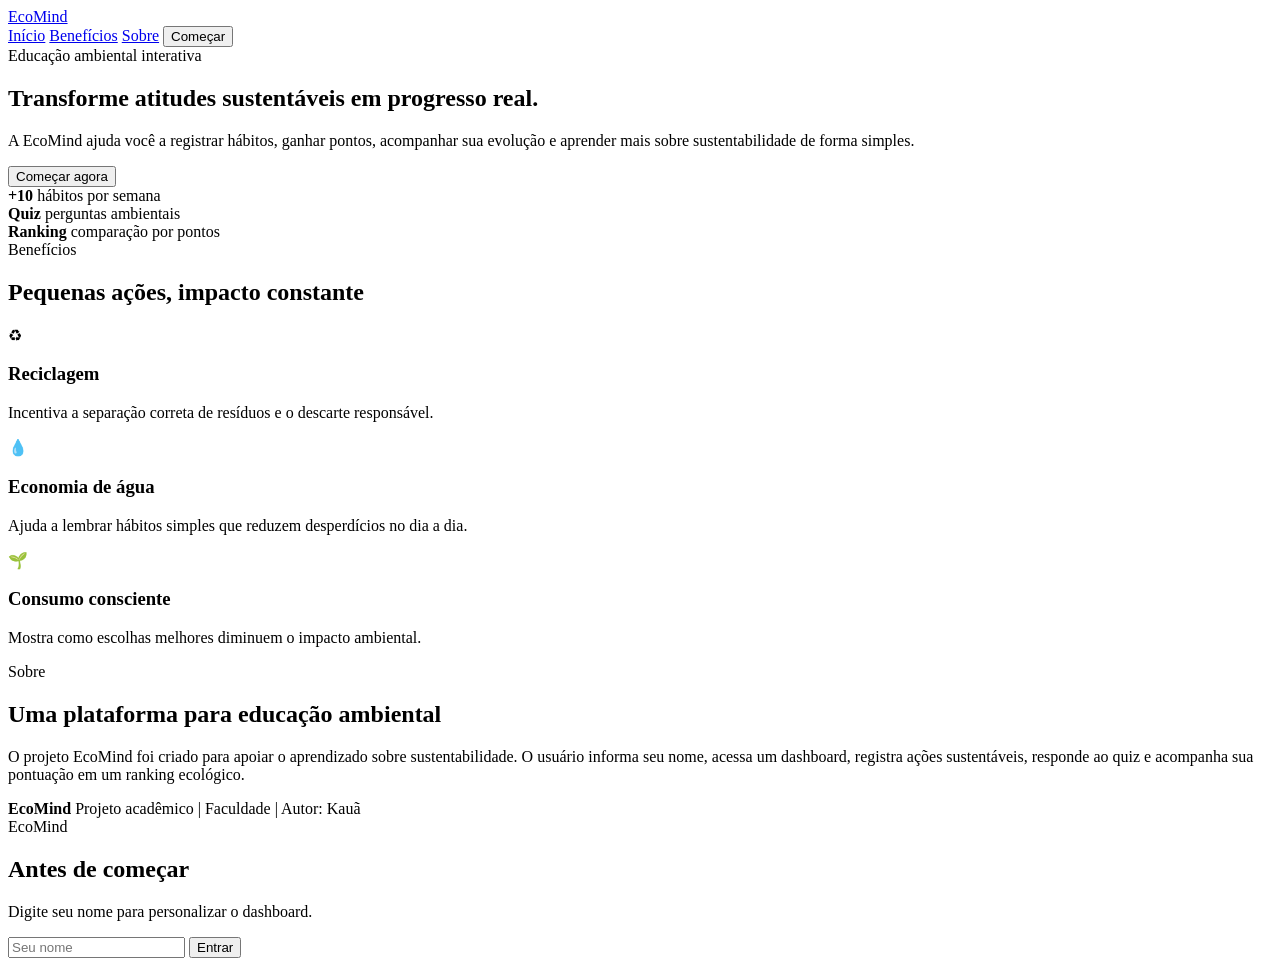
==== index.html @ 3ac8edc9 "Add files via upload" ====
<!DOCTYPE html>
<html lang="pt-BR">
<head>
  <meta charset="UTF-8">
  <meta name="viewport" content="width=device-width, initial-scale=1.0">
  <title>EcoMind | Início</title>
  <link rel="stylesheet" href="style/style.css">
</head>
<body>
  <header class="site-header">
    <a class="logo" href="index.html">EcoMind</a>
    <nav class="site-nav" aria-label="Menu principal">
      <a href="#inicio">Início</a>
      <a href="#beneficios">Benefícios</a>
      <a href="#sobre">Sobre</a>
      <button class="nav-button" type="button" data-open-name>Começar</button>
    </nav>
  </header>

  <main>
    <section class="hero" id="inicio">
      <div class="hero-content">
        <span class="tag">Educação ambiental interativa</span>
        <h1>Transforme atitudes sustentáveis em progresso real.</h1>
        <p>
          A EcoMind ajuda você a registrar hábitos, ganhar pontos, acompanhar sua evolução
          e aprender mais sobre sustentabilidade de forma simples.
        </p>
        <button class="btn-primary" type="button" data-open-name>Começar agora</button>
      </div>
      <div class="hero-panel" aria-label="Resumo da plataforma">
        <div class="hero-stat">
          <strong>+10</strong>
          <span>hábitos por semana</span>
        </div>
        <div class="hero-stat">
          <strong>Quiz</strong>
          <span>perguntas ambientais</span>
        </div>
        <div class="hero-stat">
          <strong>Ranking</strong>
          <span>comparação por pontos</span>
        </div>
      </div>
    </section>

    <section class="section" id="beneficios">
      <div class="section-heading">
        <span class="tag">Benefícios</span>
        <h2>Pequenas ações, impacto constante</h2>
      </div>

      <div class="feature-grid">
        <article class="feature-card">
          <div class="icon">♻</div>
          <h3>Reciclagem</h3>
          <p>Incentiva a separação correta de resíduos e o descarte responsável.</p>
        </article>

        <article class="feature-card">
          <div class="icon">💧</div>
          <h3>Economia de água</h3>
          <p>Ajuda a lembrar hábitos simples que reduzem desperdícios no dia a dia.</p>
        </article>

        <article class="feature-card">
          <div class="icon">🌱</div>
          <h3>Consumo consciente</h3>
          <p>Mostra como escolhas melhores diminuem o impacto ambiental.</p>
        </article>
      </div>
    </section>

    <section class="section about-section" id="sobre">
      <div>
        <span class="tag">Sobre</span>
        <h2>Uma plataforma para educação ambiental</h2>
      </div>
      <p>
        O projeto EcoMind foi criado para apoiar o aprendizado sobre sustentabilidade.
        O usuário informa seu nome, acessa um dashboard, registra ações sustentáveis,
        responde ao quiz e acompanha sua pontuação em um ranking ecológico.
      </p>
    </section>
  </main>

  <footer class="footer">
    <strong>EcoMind</strong>
    <span>Projeto acadêmico | Faculdade | Autor: Kauã</span>
  </footer>

  <div id="modalNome" class="modal" aria-hidden="true">
    <div class="modal-content">
      <span class="modal-tag">EcoMind</span>
      <h2>Antes de começar</h2>
      <p>Digite seu nome para personalizar o dashboard.</p>
      <input id="nomeInput" type="text" placeholder="Seu nome" autocomplete="off">
      <button class="btn-modal" type="button" id="salvarNomeBtn">Entrar</button>
    </div>
  </div>

  <script src="js/storage.js"></script>
  <script src="js/app.js"></script>
</body>
</html>
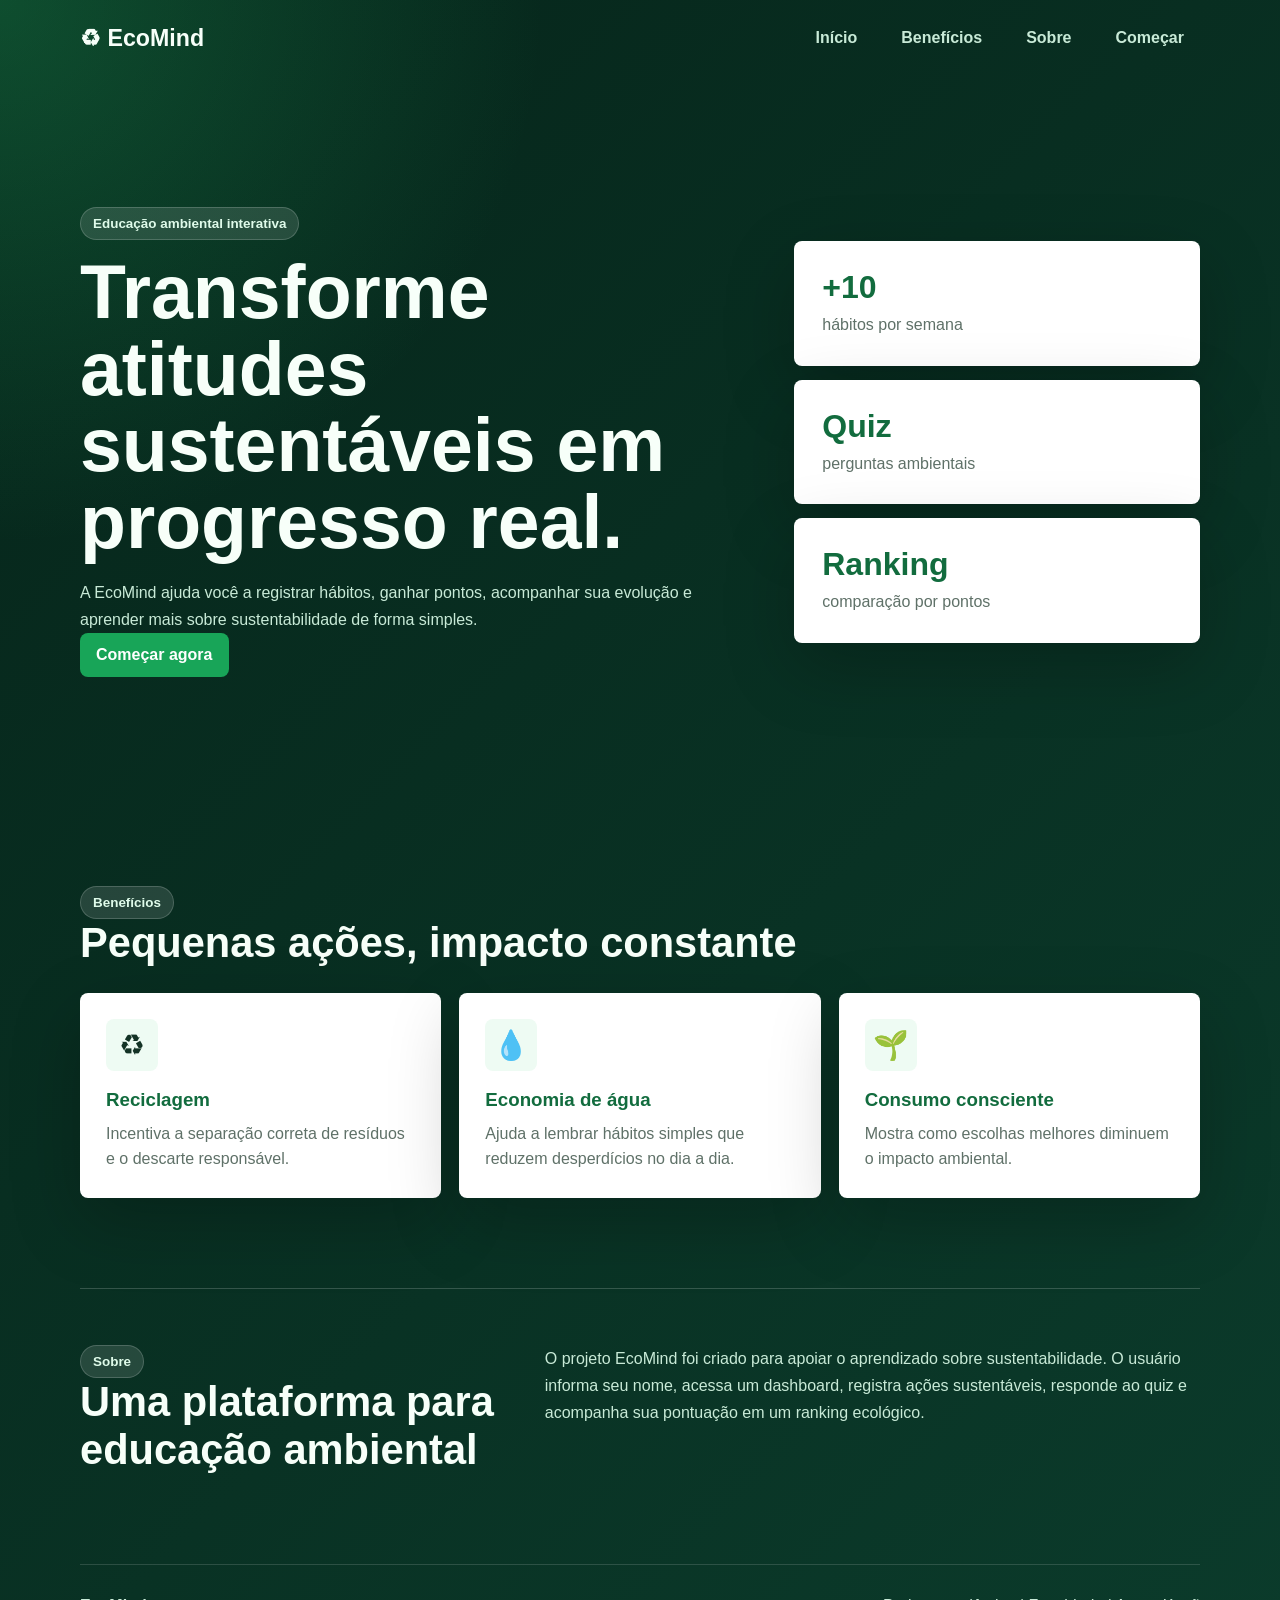
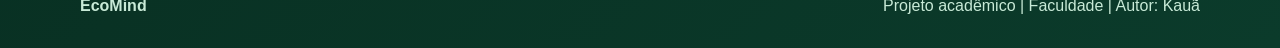
==== commit 673ccd0d: "Fix stylesheet link in index.html" ====
--- a/index.html
+++ b/index.html
@@ -4,7 +4,7 @@
   <meta charset="UTF-8">
   <meta name="viewport" content="width=device-width, initial-scale=1.0">
   <title>EcoMind | Início</title>
-  <link rel="stylesheet" href="style/style.css">
+  <link rel="stylesheet" href="style.css">
 </head>
 <body>
   <header class="site-header">
--- a/style.css
+++ b/style.css
@@ -0,0 +1,605 @@
+* {
+  box-sizing: border-box;
+  margin: 0;
+  padding: 0;
+}
+
+:root {
+  --bg: #06251a;
+  --bg-2: #0b3b2b;
+  --surface: #ffffff;
+  --surface-soft: #eefbf3;
+  --text: #f7fff9;
+  --muted: #c8ead7;
+  --green: #18a558;
+  --green-dark: #126c3e;
+  --green-light: #bbf7d0;
+  --ink: #133225;
+  --ink-soft: #5f7168;
+  --danger: #b42318;
+  --radius: 8px;
+  --shadow: 0 24px 70px rgba(0, 0, 0, 0.22);
+}
+
+html {
+  scroll-behavior: smooth;
+}
+
+body {
+  min-height: 100vh;
+  font-family: Arial, Helvetica, sans-serif;
+  background:
+    radial-gradient(circle at top left, rgba(36, 183, 101, 0.28), transparent 34rem),
+    linear-gradient(135deg, var(--bg), var(--bg-2));
+  color: var(--text);
+}
+
+button,
+input {
+  font: inherit;
+}
+
+button,
+a {
+  -webkit-tap-highlight-color: transparent;
+}
+
+a {
+  color: inherit;
+  text-decoration: none;
+}
+
+.site-header,
+.dashboard,
+.page-shell,
+.footer {
+  width: min(1120px, calc(100% - 32px));
+  margin-inline: auto;
+}
+
+.site-header {
+  min-height: 76px;
+  display: flex;
+  align-items: center;
+  justify-content: space-between;
+  gap: 24px;
+}
+
+.logo {
+  font-size: 1.45rem;
+  font-weight: 800;
+}
+
+.logo::before {
+  content: "♻ ";
+}
+
+.site-nav,
+.dashboard-nav,
+.page-actions {
+  display: flex;
+  align-items: center;
+  gap: 12px;
+  flex-wrap: wrap;
+}
+
+.site-nav a,
+.nav-button,
+.dashboard-nav a,
+.btn-secondary,
+.btn-primary,
+.btn-modal {
+  min-height: 44px;
+  border: 0;
+  border-radius: var(--radius);
+  cursor: pointer;
+  display: inline-flex;
+  align-items: center;
+  justify-content: center;
+  padding: 12px 16px;
+  font-weight: 700;
+}
+
+.site-nav a,
+.nav-button {
+  background: transparent;
+  color: var(--muted);
+}
+
+.site-nav a:hover,
+.nav-button:hover {
+  color: var(--text);
+  background: rgba(255, 255, 255, 0.1);
+}
+
+.btn-primary,
+.btn-modal {
+  background: var(--green);
+  color: #ffffff;
+}
+
+.btn-primary:hover,
+.btn-modal:hover {
+  background: #21bd66;
+}
+
+.btn-primary:disabled {
+  cursor: not-allowed;
+  opacity: 0.6;
+}
+
+.btn-secondary {
+  background: rgba(255, 255, 255, 0.12);
+  color: #ffffff;
+  border: 1px solid rgba(255, 255, 255, 0.24);
+}
+
+.btn-secondary:hover {
+  background: rgba(255, 255, 255, 0.2);
+}
+
+.hero {
+  width: min(1120px, calc(100% - 32px));
+  min-height: calc(100vh - 146px);
+  margin: 0 auto;
+  display: grid;
+  grid-template-columns: minmax(0, 1.25fr) minmax(280px, 0.75fr);
+  align-items: center;
+  gap: 38px;
+  padding: 54px 0 76px;
+}
+
+.hero-content h1,
+.page-top h1,
+.dashboard-header h1 {
+  font-size: clamp(2.2rem, 6vw, 4.7rem);
+  line-height: 1.02;
+  letter-spacing: 0;
+  margin: 14px 0 18px;
+}
+
+.hero-content p,
+.dashboard-header p,
+.page-top p,
+.about-section p,
+.panel p {
+  color: var(--muted);
+  line-height: 1.7;
+  max-width: 720px;
+}
+
+.tag,
+.card-label,
+.score-pill,
+.modal-tag {
+  display: inline-flex;
+  align-items: center;
+  width: fit-content;
+  border-radius: 999px;
+  font-size: 0.84rem;
+  font-weight: 700;
+}
+
+.tag,
+.score-pill {
+  padding: 8px 12px;
+  color: #dffbea;
+  background: rgba(255, 255, 255, 0.12);
+  border: 1px solid rgba(255, 255, 255, 0.18);
+}
+
+.hero-panel {
+  display: grid;
+  gap: 14px;
+}
+
+.hero-stat,
+.feature-card,
+.dashboard-card,
+.quiz-card,
+.content-card,
+.ranking-card {
+  border-radius: var(--radius);
+  background: var(--surface);
+  color: var(--ink);
+  box-shadow: var(--shadow);
+}
+
+.hero-stat {
+  padding: 28px;
+}
+
+.hero-stat strong {
+  display: block;
+  font-size: 2rem;
+  color: var(--green-dark);
+  margin-bottom: 6px;
+}
+
+.hero-stat span,
+.feature-card p,
+.dashboard-card p,
+.content-card p {
+  color: var(--ink-soft);
+  line-height: 1.6;
+}
+
+.section {
+  width: min(1120px, calc(100% - 32px));
+  margin: 0 auto 34px;
+  padding: 56px 0;
+}
+
+.section-heading {
+  margin-bottom: 26px;
+}
+
+.section-heading h2,
+.about-section h2,
+.panel h2,
+.content-card h2,
+.quiz-card h2 {
+  font-size: clamp(1.6rem, 4vw, 2.6rem);
+  line-height: 1.15;
+}
+
+.feature-grid,
+.cards-dashboard,
+.content-grid {
+  display: grid;
+  gap: 18px;
+}
+
+.feature-grid {
+  grid-template-columns: repeat(3, 1fr);
+}
+
+.feature-card,
+.content-card {
+  padding: 26px;
+}
+
+.icon {
+  width: 52px;
+  height: 52px;
+  border-radius: var(--radius);
+  display: grid;
+  place-items: center;
+  background: var(--surface-soft);
+  font-size: 1.8rem;
+  margin-bottom: 18px;
+}
+
+.feature-card h3,
+.content-card h2 {
+  margin-bottom: 10px;
+  color: var(--green-dark);
+}
+
+.about-section {
+  display: grid;
+  grid-template-columns: 0.8fr 1.2fr;
+  gap: 28px;
+  border-top: 1px solid rgba(255, 255, 255, 0.18);
+}
+
+.footer {
+  min-height: 84px;
+  display: flex;
+  align-items: center;
+  justify-content: space-between;
+  gap: 18px;
+  color: var(--muted);
+  border-top: 1px solid rgba(255, 255, 255, 0.14);
+}
+
+.dashboard,
+.page-shell {
+  padding: 42px 0;
+}
+
+.dashboard-header,
+.page-top {
+  display: flex;
+  align-items: flex-start;
+  justify-content: space-between;
+  gap: 24px;
+  margin-bottom: 28px;
+}
+
+.cards-dashboard {
+  grid-template-columns: repeat(4, 1fr);
+  margin-bottom: 22px;
+}
+
+.dashboard-card {
+  padding: 24px;
+}
+
+.card-label {
+  color: var(--ink-soft);
+  margin-bottom: 10px;
+}
+
+.dashboard-card h2 {
+  color: var(--green-dark);
+  font-size: 1.9rem;
+  margin-bottom: 10px;
+}
+
+.progress-track {
+  width: 100%;
+  height: 12px;
+  overflow: hidden;
+  border-radius: 999px;
+  background: #d9f7e5;
+  margin: 12px 0;
+}
+
+.progress-bar {
+  width: 0%;
+  height: 100%;
+  background: linear-gradient(90deg, var(--green), #66d88f);
+  transition: width 0.25s ease;
+}
+
+.panel {
+  padding: 26px;
+  border-radius: var(--radius);
+  background: rgba(255, 255, 255, 0.12);
+  border: 1px solid rgba(255, 255, 255, 0.18);
+}
+
+.panel-heading {
+  display: flex;
+  justify-content: space-between;
+  gap: 18px;
+  margin-bottom: 20px;
+}
+
+.habit-buttons {
+  display: grid;
+  grid-template-columns: repeat(5, 1fr);
+  gap: 12px;
+}
+
+.habit-buttons button,
+.answers button {
+  min-height: 48px;
+  border: 0;
+  border-radius: var(--radius);
+  background: #ffffff;
+  color: var(--ink);
+  cursor: pointer;
+  font-weight: 700;
+  padding: 13px 14px;
+  text-align: left;
+}
+
+.habit-buttons button:hover,
+.answers button:hover {
+  background: var(--surface-soft);
+}
+
+.dashboard-nav {
+  margin-top: 22px;
+}
+
+.dashboard-nav a {
+  flex: 1;
+  background: var(--green);
+  color: #ffffff;
+}
+
+.page-top {
+  align-items: center;
+}
+
+.quiz-card,
+.ranking-card {
+  padding: 28px;
+}
+
+.answers {
+  display: grid;
+  gap: 12px;
+  margin: 22px 0;
+}
+
+.answers button.correct {
+  background: #dcfce7;
+  color: #166534;
+}
+
+.answers button.wrong {
+  background: #fee4e2;
+  color: var(--danger);
+}
+
+.result-box {
+  display: none;
+  border-radius: var(--radius);
+  padding: 14px;
+  line-height: 1.5;
+}
+
+.result-box.success,
+.result-box.error {
+  display: block;
+}
+
+.result-box.success {
+  background: #dcfce7;
+  color: #166534;
+}
+
+.result-box.error {
+  background: #fff1f0;
+  color: var(--danger);
+}
+
+.page-actions {
+  margin-top: 20px;
+}
+
+.content-grid {
+  grid-template-columns: repeat(3, 1fr);
+}
+
+.ranking-list {
+  list-style-position: inside;
+  display: grid;
+  gap: 12px;
+}
+
+.ranking-list li {
+  padding: 16px;
+  border-radius: var(--radius);
+  background: var(--surface-soft);
+  color: var(--ink);
+}
+
+.ranking-list li::marker {
+  font-weight: 800;
+  color: var(--green-dark);
+}
+
+.ranking-list li span,
+.ranking-list li strong {
+  display: inline-flex;
+}
+
+.ranking-list li span {
+  margin-left: 8px;
+}
+
+.ranking-list li strong {
+  float: right;
+}
+
+.ranking-list .current-user {
+  background: #d7fbe4;
+  outline: 2px solid var(--green);
+}
+
+.modal {
+  position: fixed;
+  inset: 0;
+  z-index: 10;
+  display: none;
+  align-items: center;
+  justify-content: center;
+  padding: 20px;
+  background: rgba(3, 24, 17, 0.78);
+}
+
+.modal.is-open {
+  display: flex;
+}
+
+.modal-content {
+  width: min(430px, 100%);
+  border-radius: var(--radius);
+  background: #ffffff;
+  color: var(--ink);
+  padding: 30px;
+  box-shadow: var(--shadow);
+}
+
+.modal-tag {
+  padding: 7px 12px;
+  color: var(--green-dark);
+  background: var(--surface-soft);
+  margin-bottom: 14px;
+}
+
+.modal-content h2 {
+  margin-bottom: 10px;
+}
+
+.modal-content p {
+  color: var(--ink-soft);
+  line-height: 1.6;
+  margin-bottom: 18px;
+}
+
+.modal-content input {
+  width: 100%;
+  min-height: 48px;
+  border: 1px solid var(--green-light);
+  border-radius: var(--radius);
+  background: #f8fafc;
+  color: var(--ink);
+  outline: 0;
+  padding: 12px 14px;
+  margin-bottom: 14px;
+}
+
+.modal-content input:focus {
+  border-color: var(--green);
+  box-shadow: 0 0 0 4px rgba(24, 165, 88, 0.16);
+}
+
+.btn-modal {
+  width: 100%;
+}
+
+@media (max-width: 980px) {
+  .hero,
+  .about-section {
+    grid-template-columns: 1fr;
+  }
+
+  .feature-grid,
+  .content-grid {
+    grid-template-columns: repeat(2, 1fr);
+  }
+
+  .cards-dashboard {
+    grid-template-columns: repeat(2, 1fr);
+  }
+
+  .habit-buttons {
+    grid-template-columns: repeat(2, 1fr);
+  }
+}
+
+@media (max-width: 680px) {
+  .site-header,
+  .dashboard-header,
+  .page-top,
+  .footer {
+    flex-direction: column;
+    align-items: stretch;
+  }
+
+  .site-nav a,
+  .nav-button,
+  .dashboard-nav a,
+  .page-actions a,
+  .page-actions button {
+    width: 100%;
+  }
+
+  .hero {
+    min-height: auto;
+    padding-top: 28px;
+  }
+
+  .feature-grid,
+  .cards-dashboard,
+  .content-grid,
+  .habit-buttons {
+    grid-template-columns: 1fr;
+  }
+
+  .section {
+    padding: 34px 0;
+  }
+
+  .ranking-list li strong {
+    float: none;
+    display: block;
+    margin: 8px 0 0 28px;
+  }
+}
